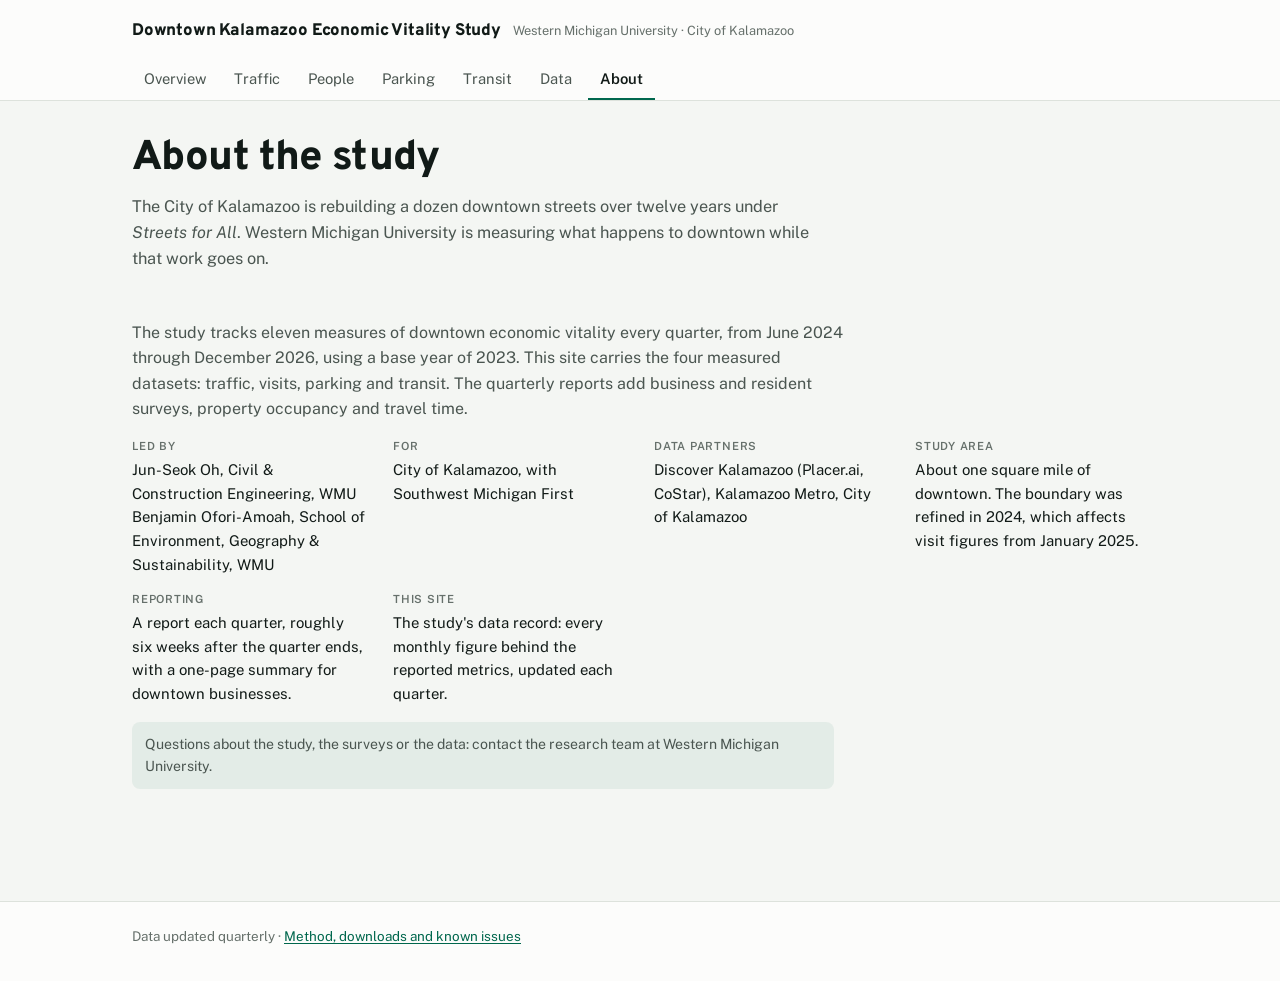
==== about.html @ 564986c9 "Add files via upload" ====
<!DOCTYPE html>
<html lang="en">
<head>
<meta charset="utf-8">
<meta name="viewport" content="width=device-width, initial-scale=1">
<title>About — Downtown Kalamazoo Vitality Data</title>
<meta name="description" content="About the Downtown Kalamazoo Economic Vitality Study: who runs it, what it measures and how often.">
<link rel="preconnect" href="https://fonts.googleapis.com">
<link rel="preconnect" href="https://fonts.gstatic.com" crossorigin>
<link rel="stylesheet" href="https://fonts.googleapis.com/css2?family=Overpass:wght@600;700;800&family=Overpass+Mono:wght@400;500&family=Public+Sans:wght@400;500;600&display=swap">
<link rel="stylesheet" href="assets/style.css">
</head>
<body>
<header class="site-head">
  <div class="wrap">
    <div class="brand">
      <a class="t" href="index.html">Downtown Kalamazoo Economic Vitality Study</a>
      <span class="sub">Western Michigan University · City of Kalamazoo</span>
    </div>
    <nav class="main" aria-label="Sections">
      <a href="index.html">Overview</a>
      <a href="traffic.html">Traffic</a>
      <a href="people.html">People</a>
      <a href="parking.html">Parking</a>
      <a href="transit.html">Transit</a>
      <a href="data.html">Data</a>
      <a href="about.html">About</a>
    </nav>
  </div>
</header>

<main class="wrap">
  <div class="page-head">
    <h1>About the study</h1>
    <p class="lede">The City of Kalamazoo is rebuilding a dozen downtown streets over twelve years under <em>Streets for All</em>. Western Michigan University is measuring what happens to downtown while that work goes on.</p>
  </div>

  <section>
    <div class="prose">
      <p>The study tracks eleven measures of downtown economic vitality every quarter, from June 2024 through December 2026, using a base year of 2023. This site carries the four measured datasets: traffic, visits, parking and transit. The quarterly reports add business and resident surveys, property occupancy and travel time.</p>
    </div>
    <dl class="kv">
      <div><dt>Led by</dt><dd>Jun-Seok Oh, Civil &amp; Construction Engineering, WMU<br>Benjamin Ofori-Amoah, School of Environment, Geography &amp; Sustainability, WMU</dd></div>
      <div><dt>For</dt><dd>City of Kalamazoo, with Southwest Michigan First</dd></div>
      <div><dt>Data partners</dt><dd>Discover Kalamazoo (Placer.ai, CoStar), Kalamazoo Metro, City of Kalamazoo</dd></div>
      <div><dt>Study area</dt><dd>About one square mile of downtown. The boundary was refined in 2024, which affects visit figures from January 2025.</dd></div>
      <div><dt>Reporting</dt><dd>A report each quarter, roughly six weeks after the quarter ends, with a one-page summary for downtown businesses.</dd></div>
      <div><dt>This site</dt><dd>The study's data record: every monthly figure behind the reported metrics, updated each quarter.</dd></div>
    </dl>
    <!-- Add a contact address here once the team agrees which one to publish. -->
    <p class="note">Questions about the study, the surveys or the data: contact the research team at Western Michigan University.</p>
  </section>
</main>

<footer class="site-foot">
  <div class="wrap">
    <p><span data-coverage>Data updated quarterly</span> · <a href="data.html">Method, downloads and known issues</a></p>
  </div>
</footer>

<script src="assets/charts.js"></script>
<script src="assets/site.js"></script>
</body>
</html>
---- assets/style.css ----
/* Downtown Kalamazoo Economic Vitality Study — site styles
   One stylesheet for every page. Colours are CSS variables, so changing the
   palette here changes the whole site. Dark mode follows the visitor's system. */

:root{
  color-scheme:light;
  --ground:#f4f6f3; --surface:#fcfcfb; --ink:#111a17; --ink-2:#4a5550; --muted:#66706b;
  --rule:#dde2dc; --grid:#e1e0d9; --axis:#c3c2b7;
  --accent:#00674d; --accent-wash:rgba(0,103,77,.07);
  --s1:#2a78d6; --s2:#eb6834; --s3:#1baf7a; --gray:#898781;
  --warn:#d03b3b; --warn-wash:rgba(208,59,59,.08);
  --code-bg:rgba(17,26,23,.055);
  --shadow:0 1px 2px rgba(17,26,23,.05),0 10px 28px -16px rgba(17,26,23,.16);
  --display:"Overpass","Segoe UI",system-ui,sans-serif;
  --body:"Public Sans",system-ui,-apple-system,"Segoe UI",sans-serif;
  --mono:"Overpass Mono",ui-monospace,"Cascadia Mono",Consolas,monospace;
}
@media (prefers-color-scheme:dark){
  :root{
    color-scheme:dark;
    --ground:#0f1311; --surface:#1a1a19; --ink:#f2f5f3; --ink-2:#c1c8c4; --muted:#959d98;
    --rule:#2b302d; --grid:#2c2c2a; --axis:#383835;
    --accent:#5cc29a; --accent-wash:rgba(92,194,154,.10);
    --s1:#3987e5; --s2:#d95926; --s3:#199e70;
    --warn:#e66767; --warn-wash:rgba(230,103,103,.12);
    --code-bg:rgba(255,255,255,.07); --shadow:none;
  }
}
*{box-sizing:border-box}
html{-webkit-text-size-adjust:100%}
body{margin:0;background:var(--ground);color:var(--ink);font:400 16px/1.6 var(--body);-webkit-font-smoothing:antialiased}
h1,h2,h3{font-family:var(--display);margin:0;line-height:1.15;text-wrap:balance}
h1{font-weight:800;font-size:clamp(1.8rem,3.6vw,2.6rem);letter-spacing:-.015em}
h2{font-weight:700;font-size:clamp(1.3rem,2.2vw,1.65rem);letter-spacing:-.01em}
h3{font-weight:700;font-size:1.02rem}
p{margin:0}
a{color:var(--accent);text-underline-offset:.18em}
:focus-visible{outline:2px solid var(--accent);outline-offset:2px;border-radius:4px}
code{font-family:var(--mono);font-size:.85em;background:var(--code-bg);padding:.06em .36em;border-radius:4px;overflow-wrap:anywhere}
b,strong{font-weight:600}
.wrap{max-width:1080px;margin-inline:auto;padding-inline:clamp(16px,4vw,32px)}

/* ---------- site header + nav ---------- */
.site-head{background:var(--surface);border-bottom:1px solid var(--rule)}
.site-head .wrap{padding-block:18px 0}
.brand{display:flex;flex-wrap:wrap;align-items:baseline;gap:4px 12px}
.brand .t{font-family:var(--display);font-weight:800;font-size:1.05rem;letter-spacing:-.01em;color:var(--ink);text-decoration:none}
.brand .sub{font-size:.8rem;color:var(--muted)}
nav.main{display:flex;flex-wrap:wrap;gap:2px 4px;margin-top:14px}
nav.main a{font-size:.92rem;color:var(--ink-2);text-decoration:none;padding:8px 12px;border-radius:8px 8px 0 0;border-bottom:2px solid transparent}
nav.main a:hover{background:var(--accent-wash)}
nav.main a[aria-current="page"]{color:var(--ink);font-weight:600;border-bottom-color:var(--accent)}

/* ---------- page head ---------- */
.page-head{padding-block:34px 8px;display:grid;gap:10px;max-width:70ch}
.page-head .lede{color:var(--ink-2);font-size:1.02rem}
.updated{font-family:var(--mono);font-size:.74rem;letter-spacing:.06em;text-transform:uppercase;color:var(--accent)}
main{padding-bottom:72px;display:block}
section{margin-top:40px;display:grid;gap:16px}
section>h2{padding-bottom:10px;border-bottom:1px solid var(--rule)}
.note{font-size:.88rem;color:var(--ink-2);background:var(--accent-wash);border-radius:8px;padding:11px 13px;max-width:78ch}
.note b{color:var(--ink)}
.note.warn{background:var(--warn-wash)}
.prose{max-width:72ch;display:grid;gap:12px;color:var(--ink-2)}
.prose b{color:var(--ink)}

/* ---------- controls ---------- */
.controls{display:flex;flex-wrap:wrap;gap:10px 14px;align-items:end}
.field{display:grid;gap:4px}
.field label{font-size:.7rem;letter-spacing:.07em;text-transform:uppercase;color:var(--muted);font-weight:600}
.field select{font:400 .93rem var(--body);color:var(--ink);background:var(--surface);border:1px solid var(--rule);border-radius:8px;padding:7px 10px;min-width:12rem}

/* ---------- figures ---------- */
.figs{display:grid;gap:16px}
.figs.two{grid-template-columns:repeat(2,minmax(0,1fr))}
@media (max-width:860px){.figs.two{grid-template-columns:1fr}}
figure.fig{margin:0;background:var(--surface);border:1px solid var(--rule);border-radius:12px;padding:16px 16px 12px;display:grid;gap:10px;min-width:0}
.fig-head{display:flex;justify-content:space-between;align-items:flex-start;gap:12px}
.fig-title{font-weight:600;font-size:.98rem;line-height:1.35}
.fig-sub{font-size:.79rem;color:var(--muted);margin-top:2px;line-height:1.4}
.tv-btn{font:500 .75rem var(--body);color:var(--ink-2);background:transparent;border:1px solid var(--rule);border-radius:6px;padding:4px 9px;cursor:pointer;white-space:nowrap;flex:0 0 auto}
.tv-btn:hover{background:var(--accent-wash)}
.host{min-height:180px;min-width:0}
.legend{display:flex;flex-wrap:wrap;gap:6px 16px;list-style:none;margin:0;padding:0;font-size:.79rem;color:var(--ink-2)}
.legend li{display:flex;align-items:center;gap:7px}
.legend .sw{width:10px;height:10px;border-radius:2px;flex:0 0 10px}
.legend .lk{width:14px;height:2px;border-radius:1px;flex:0 0 14px}
.fig-note{font-size:.79rem;color:var(--muted);line-height:1.45}

/* ---------- tables ---------- */
.tbl-wrap{overflow-x:auto}
table{border-collapse:collapse;width:100%;font-size:.86rem;font-variant-numeric:tabular-nums}
th,td{text-align:right;padding:6px 10px;border-bottom:1px solid var(--rule);white-space:nowrap}
th:first-child,td:first-child{text-align:left}
thead th{color:var(--muted);font-weight:600;font-size:.72rem;letter-spacing:.05em;text-transform:uppercase}
tbody tr:hover{background:var(--accent-wash)}
table.plain tbody tr:hover{background:transparent}
table.plain td,table.plain th{white-space:normal}
.tv{overflow-x:auto;max-height:320px;overflow-y:auto;border-top:1px solid var(--rule);padding-top:6px}
.tv thead th{position:sticky;top:0;background:var(--surface)}
.heat td.c{border-left:2px solid var(--surface)}

/* bar inside a table cell (corridor ranking, stop ranking) */
.barrow{display:flex;align-items:center;gap:8px;min-width:90px}
.barrow i{display:block;height:10px;border-radius:0 3px 3px 0;background:var(--s1);flex:0 0 auto}

/* ---------- scorecard ---------- */
.scorecard{background:var(--surface);border:1px solid var(--rule);border-radius:12px;padding:6px 16px 10px;box-shadow:var(--shadow)}
.scorecard table{font-size:.92rem}
.scorecard td.v{font-weight:600}
.chg{font-variant-numeric:tabular-nums}
.chg.up{color:var(--accent)}
.chg.down{color:var(--warn)}
.chg.flat{color:var(--muted)}

/* ---------- tiles ---------- */
.tiles{display:grid;grid-template-columns:repeat(4,minmax(0,1fr));gap:14px}
@media (max-width:900px){.tiles{grid-template-columns:repeat(2,minmax(0,1fr))}}
@media (max-width:480px){.tiles{grid-template-columns:1fr}}
.tile{background:var(--surface);border:1px solid var(--rule);border-radius:12px;padding:14px 16px;display:grid;gap:6px;text-decoration:none;color:inherit}
.tile:hover{border-color:var(--accent)}
.tile .lab{font-size:.72rem;letter-spacing:.07em;text-transform:uppercase;color:var(--muted);font-weight:600}
.tile .val{font-weight:600;font-size:1.5rem;line-height:1.1;letter-spacing:-.01em}
.tile .cap{font-size:.78rem;color:var(--muted);line-height:1.35}
.tile .spark{height:38px}

/* ---------- key/value blocks ---------- */
.kv{display:grid;grid-template-columns:repeat(auto-fit,minmax(220px,1fr));gap:14px 28px;margin:0}
.kv div{display:grid;gap:2px;align-content:start}
.kv dt{font-size:.7rem;letter-spacing:.07em;text-transform:uppercase;color:var(--muted);font-weight:600}
.kv dd{margin:0;font-size:.93rem}

/* ---------- charts (svg) ---------- */
svg.chart{display:block;overflow:visible;font-family:var(--body)}
svg.chart:focus-visible{outline:2px solid var(--accent);outline-offset:4px}
.chart .tick{fill:var(--muted);font-size:11.5px;font-variant-numeric:tabular-nums}
.chart .val{fill:var(--ink-2);font-size:11.5px;font-weight:500;font-variant-numeric:tabular-nums}
.chart .ann{fill:var(--muted);font-size:11px}
.chart .grid{stroke:var(--grid);stroke-width:1;shape-rendering:crispEdges}
.chart .base{stroke:var(--axis);stroke-width:1;shape-rendering:crispEdges}
.chart .zero{stroke:var(--muted);stroke-width:1;shape-rendering:crispEdges}
.chart .ref{stroke:var(--ink-2);stroke-width:1;shape-rendering:crispEdges}
.chart .cross{stroke:var(--muted);stroke-width:1}
.chart .hit{fill:transparent}
.chart .cat{transition:opacity .12s}
.chart.hovering .cat:not(.on){opacity:.42}
@media (prefers-reduced-motion:reduce){.chart .cat{transition:none}}
#tip{position:fixed;z-index:50;pointer-events:none;background:var(--surface);color:var(--ink);border:1px solid var(--rule);border-radius:8px;padding:8px 11px;font-size:.79rem;line-height:1.45;box-shadow:0 8px 28px -10px rgba(0,0,0,.35);max-width:280px}
#tip .tt{font-weight:600;color:var(--ink-2);margin-bottom:3px}
#tip .tr{display:flex;align-items:center;gap:8px;font-variant-numeric:tabular-nums}
#tip .tr strong{color:var(--ink)}
#tip .tr .n{color:var(--muted)}
#tip .k{width:12px;height:2px;border-radius:1px;flex:0 0 12px}

/* ---------- states ---------- */
.loading,.error{font-size:.9rem;color:var(--muted);padding:14px 0}
.error{color:var(--warn)}

/* ---------- footer ---------- */
.site-foot{border-top:1px solid var(--rule);background:var(--surface);margin-top:40px}
.site-foot .wrap{padding-block:24px 34px;display:grid;gap:8px;font-size:.84rem;color:var(--muted)}
.site-foot a{color:var(--accent)}
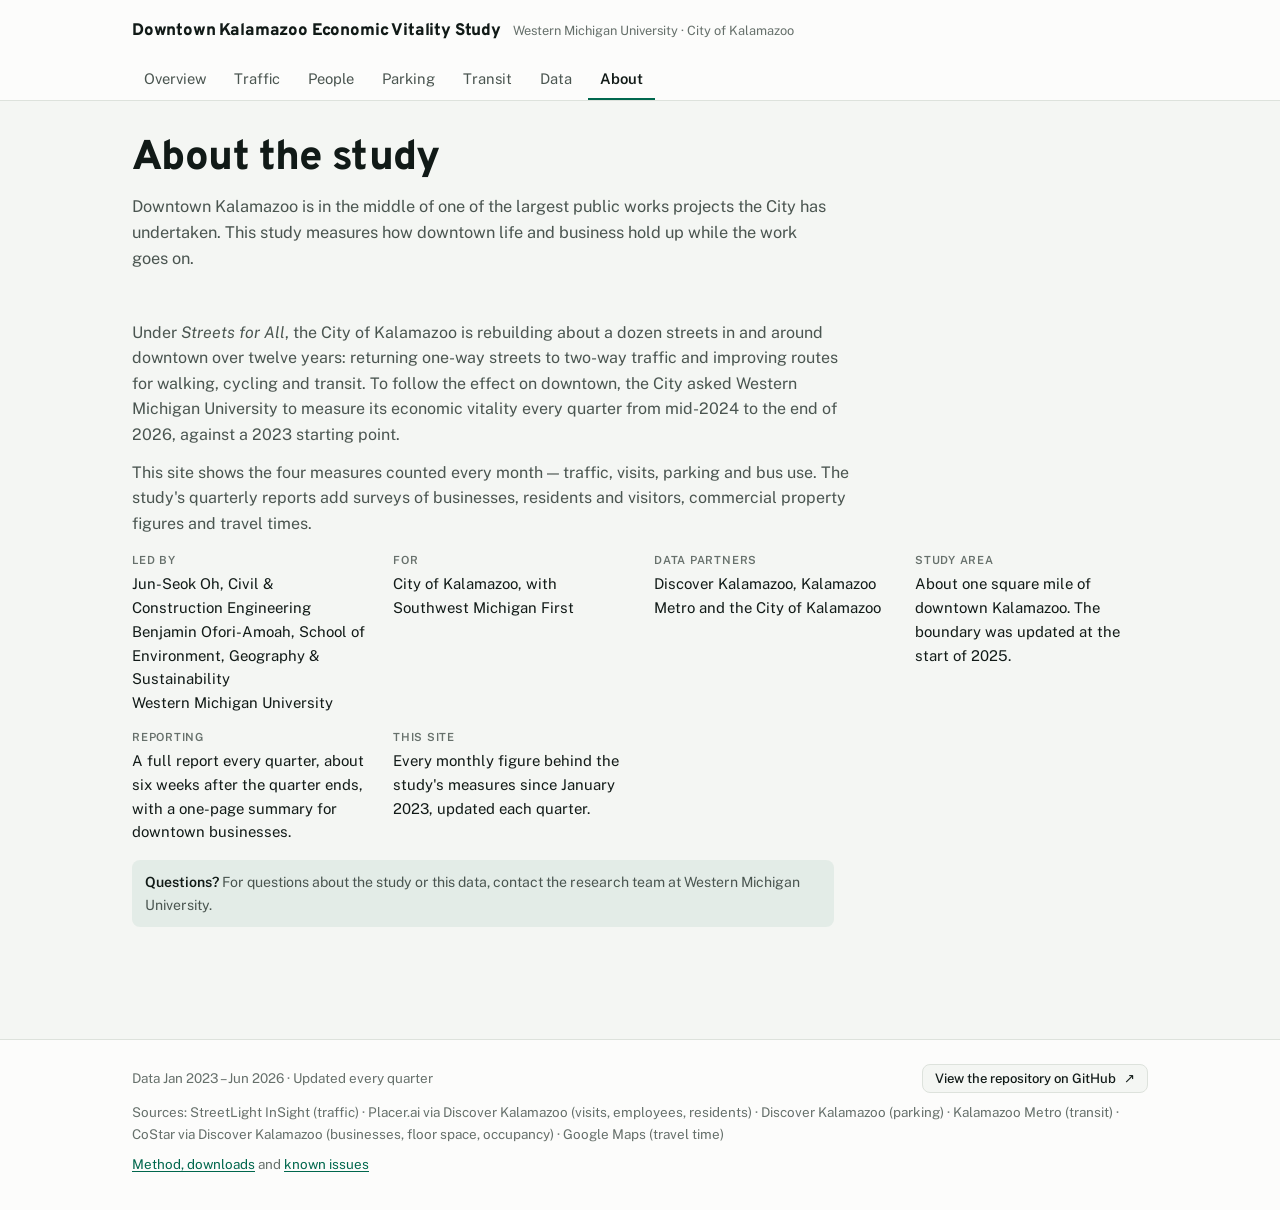
==== commit 90e972cf: "Add files via upload" ====
--- a/about.html
+++ b/about.html
@@ -4,7 +4,7 @@
 <meta charset="utf-8">
 <meta name="viewport" content="width=device-width, initial-scale=1">
 <title>About — Downtown Kalamazoo Vitality Data</title>
-<meta name="description" content="About the Downtown Kalamazoo Economic Vitality Study: who runs it, what it measures and how often.">
+<meta name="description" content="About the Downtown Kalamazoo Economic Vitality Study: why it is running, who runs it and what it measures.">
 <link rel="preconnect" href="https://fonts.googleapis.com">
 <link rel="preconnect" href="https://fonts.gstatic.com" crossorigin>
 <link rel="stylesheet" href="https://fonts.googleapis.com/css2?family=Overpass:wght@600;700;800&family=Overpass+Mono:wght@400;500&family=Public+Sans:wght@400;500;600&display=swap">
@@ -32,29 +32,35 @@
 <main class="wrap">
   <div class="page-head">
     <h1>About the study</h1>
-    <p class="lede">The City of Kalamazoo is rebuilding a dozen downtown streets over twelve years under <em>Streets for All</em>. Western Michigan University is measuring what happens to downtown while that work goes on.</p>
+    <p class="lede">Downtown Kalamazoo is in the middle of one of the largest public works projects the City has undertaken. This study measures how downtown life and business hold up while the work goes on.</p>
   </div>
 
   <section>
     <div class="prose">
-      <p>The study tracks eleven measures of downtown economic vitality every quarter, from June 2024 through December 2026, using a base year of 2023. This site carries the four measured datasets: traffic, visits, parking and transit. The quarterly reports add business and resident surveys, property occupancy and travel time.</p>
+      <p>Under <em>Streets for All</em>, the City of Kalamazoo is rebuilding about a dozen streets in and around downtown over twelve years: returning one-way streets to two-way traffic and improving routes for walking, cycling and transit. To follow the effect on downtown, the City asked Western Michigan University to measure its economic vitality every quarter from mid-2024 to the end of 2026, against a 2023 starting point.</p>
+      <p>This site shows the four measures counted every month — traffic, visits, parking and bus use. The study's quarterly reports add surveys of businesses, residents and visitors, commercial property figures and travel times.</p>
     </div>
     <dl class="kv">
-      <div><dt>Led by</dt><dd>Jun-Seok Oh, Civil &amp; Construction Engineering, WMU<br>Benjamin Ofori-Amoah, School of Environment, Geography &amp; Sustainability, WMU</dd></div>
+      <div><dt>Led by</dt><dd>Jun-Seok Oh, Civil &amp; Construction Engineering<br>Benjamin Ofori-Amoah, School of Environment, Geography &amp; Sustainability<br>Western Michigan University</dd></div>
       <div><dt>For</dt><dd>City of Kalamazoo, with Southwest Michigan First</dd></div>
-      <div><dt>Data partners</dt><dd>Discover Kalamazoo (Placer.ai, CoStar), Kalamazoo Metro, City of Kalamazoo</dd></div>
-      <div><dt>Study area</dt><dd>About one square mile of downtown. The boundary was refined in 2024, which affects visit figures from January 2025.</dd></div>
-      <div><dt>Reporting</dt><dd>A report each quarter, roughly six weeks after the quarter ends, with a one-page summary for downtown businesses.</dd></div>
-      <div><dt>This site</dt><dd>The study's data record: every monthly figure behind the reported metrics, updated each quarter.</dd></div>
+      <div><dt>Data partners</dt><dd>Discover Kalamazoo, Kalamazoo Metro and the City of Kalamazoo</dd></div>
+      <div><dt>Study area</dt><dd>About one square mile of downtown Kalamazoo. The boundary was updated at the start of 2025.</dd></div>
+      <div><dt>Reporting</dt><dd>A full report every quarter, about six weeks after the quarter ends, with a one-page summary for downtown businesses.</dd></div>
+      <div><dt>This site</dt><dd>Every monthly figure behind the study's measures since January 2023, updated each quarter.</dd></div>
     </dl>
     <!-- Add a contact address here once the team agrees which one to publish. -->
-    <p class="note">Questions about the study, the surveys or the data: contact the research team at Western Michigan University.</p>
+    <p class="note"><b>Questions?</b> For questions about the study or this data, contact the research team at Western Michigan University.</p>
   </section>
 </main>
 
 <footer class="site-foot">
   <div class="wrap">
-    <p><span data-coverage>Data updated quarterly</span> · <a href="data.html">Method, downloads and known issues</a></p>
+    <div class="foot-top">
+      <p><span data-coverage>Data since January 2023</span> · Updated every quarter</p>
+      <a class="gh-btn" href="https://github.com/KH-Tanvir/kzoo-vitality-data" target="_blank" rel="noopener">View the repository on GitHub <span aria-hidden="true">↗</span></a>
+    </div>
+    <p>Sources: StreetLight InSight (traffic) · Placer.ai via Discover Kalamazoo (visits, employees, residents) · Discover Kalamazoo (parking) · Kalamazoo Metro (transit) · CoStar via Discover Kalamazoo (businesses, floor space, occupancy) · Google Maps (travel time)</p>
+    <p><a href="data.html">Method, downloads</a> and <a href="https://github.com/KH-Tanvir/kzoo-vitality-data/blob/main/KNOWN_ISSUES.md" target="_blank" rel="noopener">known issues</a></p>
   </div>
 </footer>
 
--- a/assets/style.css
+++ b/assets/style.css
@@ -156,7 +156,32 @@
 .loading,.error{font-size:.9rem;color:var(--muted);padding:14px 0}
 .error{color:var(--warn)}
 
+/* ---------- overview: what the data shows ---------- */
+.insights{display:grid;grid-template-columns:repeat(2,minmax(0,1fr));gap:14px}
+@media (max-width:760px){.insights{grid-template-columns:1fr}}
+.insight{background:var(--surface);border:1px solid var(--rule);border-radius:12px;padding:16px 18px;display:grid;gap:7px;align-content:start}
+.insight .lab{font-size:.7rem;letter-spacing:.07em;text-transform:uppercase;color:var(--muted);font-weight:600}
+.insight h3{font-size:1.08rem;line-height:1.25}
+.insight p{font-size:.92rem;color:var(--ink-2)}
+.insight a{font-size:.86rem;font-weight:500;text-decoration:none}
+.insight a:hover{text-decoration:underline}
+
+/* ---------- numbered steps ---------- */
+ol.steps{margin:0;padding:0;list-style:none;counter-reset:step;display:grid;gap:12px;max-width:74ch}
+ol.steps li{display:grid;grid-template-columns:2rem minmax(0,1fr);gap:12px;align-items:start;color:var(--ink-2)}
+ol.steps li::before{counter-increment:step;content:counter(step);width:2rem;height:2rem;border-radius:50%;border:1px solid var(--rule);background:var(--surface);display:grid;place-items:center;font:500 .82rem var(--mono);color:var(--accent)}
+ol.steps li>div{padding-top:4px}
+ol.steps b{color:var(--ink)}
+
+/* ---------- buttons ---------- */
+.gh-btn{display:inline-flex;align-items:center;gap:8px;font:500 .86rem var(--body);color:var(--ink);background:var(--surface);border:1px solid var(--rule);border-radius:8px;padding:8px 14px;text-decoration:none;white-space:nowrap}
+.gh-btn:hover{border-color:var(--accent);color:var(--accent)}
+.gh-btn svg{width:16px;height:16px;flex:0 0 16px;fill:currentColor}
+
 /* ---------- footer ---------- */
 .site-foot{border-top:1px solid var(--rule);background:var(--surface);margin-top:40px}
-.site-foot .wrap{padding-block:24px 34px;display:grid;gap:8px;font-size:.84rem;color:var(--muted)}
+.site-foot .wrap{padding-block:24px 34px;display:grid;gap:9px;font-size:.84rem;color:var(--muted)}
 .site-foot a{color:var(--accent)}
+.site-foot .gh-btn{background:var(--ground);color:var(--ink);font-size:.82rem;padding:6px 12px}
+.site-foot .gh-btn:hover{color:var(--accent)}
+.foot-top{display:flex;flex-wrap:wrap;align-items:center;justify-content:space-between;gap:10px 20px}
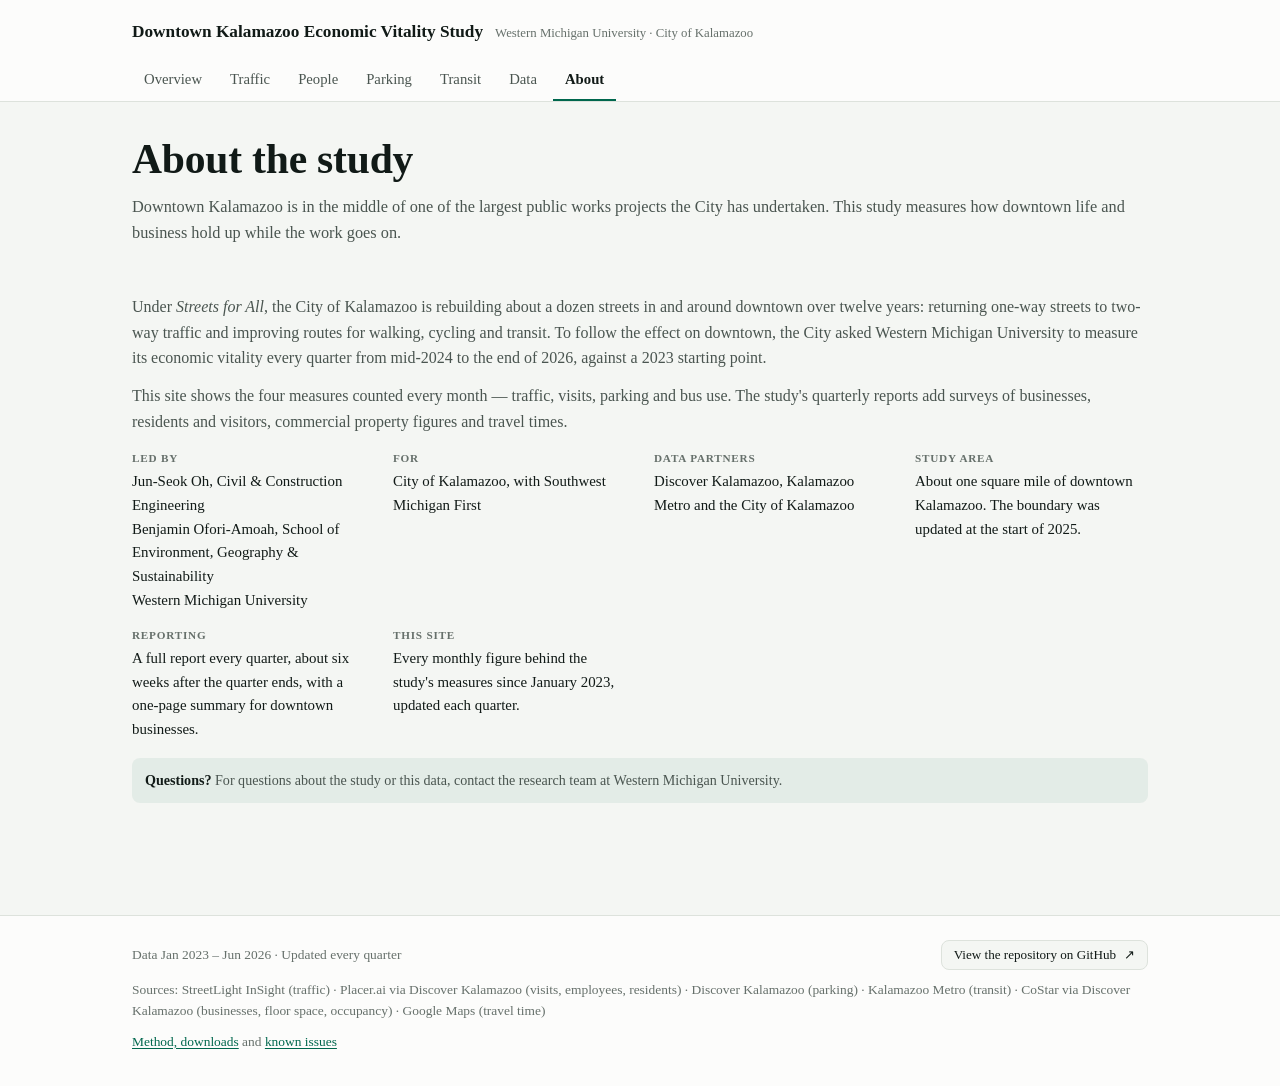
==== commit fc8f5e55: "Add files via upload" ====
--- a/about.html
+++ b/about.html
@@ -5,9 +5,6 @@
 <meta name="viewport" content="width=device-width, initial-scale=1">
 <title>About — Downtown Kalamazoo Vitality Data</title>
 <meta name="description" content="About the Downtown Kalamazoo Economic Vitality Study: why it is running, who runs it and what it measures.">
-<link rel="preconnect" href="https://fonts.googleapis.com">
-<link rel="preconnect" href="https://fonts.gstatic.com" crossorigin>
-<link rel="stylesheet" href="https://fonts.googleapis.com/css2?family=Overpass:wght@600;700;800&family=Overpass+Mono:wght@400;500&family=Public+Sans:wght@400;500;600&display=swap">
 <link rel="stylesheet" href="assets/style.css">
 </head>
 <body>
--- a/assets/style.css
+++ b/assets/style.css
@@ -11,9 +11,12 @@
   --warn:#d03b3b; --warn-wash:rgba(208,59,59,.08);
   --code-bg:rgba(17,26,23,.055);
   --shadow:0 1px 2px rgba(17,26,23,.05),0 10px 28px -16px rgba(17,26,23,.16);
-  --display:"Overpass","Segoe UI",system-ui,sans-serif;
-  --body:"Public Sans",system-ui,-apple-system,"Segoe UI",sans-serif;
-  --mono:"Overpass Mono",ui-monospace,"Cascadia Mono",Consolas,monospace;
+  /* One typeface for everything. Cambria ships with Windows and Microsoft
+     Office; devices without it fall back to Georgia, then the system serif. */
+  --font:Cambria,Georgia,"Times New Roman",serif;
+  --display:var(--font);
+  --body:var(--font);
+  --mono:var(--font);
 }
 @media (prefers-color-scheme:dark){
   :root{
@@ -30,8 +33,8 @@
 html{-webkit-text-size-adjust:100%}
 body{margin:0;background:var(--ground);color:var(--ink);font:400 16px/1.6 var(--body);-webkit-font-smoothing:antialiased}
 h1,h2,h3{font-family:var(--display);margin:0;line-height:1.15;text-wrap:balance}
-h1{font-weight:800;font-size:clamp(1.8rem,3.6vw,2.6rem);letter-spacing:-.015em}
-h2{font-weight:700;font-size:clamp(1.3rem,2.2vw,1.65rem);letter-spacing:-.01em}
+h1{font-weight:700;font-size:clamp(1.8rem,3.6vw,2.6rem);letter-spacing:-.005em}
+h2{font-weight:700;font-size:clamp(1.3rem,2.2vw,1.65rem)}
 h3{font-weight:700;font-size:1.02rem}
 p{margin:0}
 a{color:var(--accent);text-underline-offset:.18em}
@@ -44,7 +47,7 @@
 .site-head{background:var(--surface);border-bottom:1px solid var(--rule)}
 .site-head .wrap{padding-block:18px 0}
 .brand{display:flex;flex-wrap:wrap;align-items:baseline;gap:4px 12px}
-.brand .t{font-family:var(--display);font-weight:800;font-size:1.05rem;letter-spacing:-.01em;color:var(--ink);text-decoration:none}
+.brand .t{font-family:var(--display);font-weight:700;font-size:1.08rem;color:var(--ink);text-decoration:none}
 .brand .sub{font-size:.8rem;color:var(--muted)}
 nav.main{display:flex;flex-wrap:wrap;gap:2px 4px;margin-top:14px}
 nav.main a{font-size:.92rem;color:var(--ink-2);text-decoration:none;padding:8px 12px;border-radius:8px 8px 0 0;border-bottom:2px solid transparent}
@@ -52,16 +55,16 @@
 nav.main a[aria-current="page"]{color:var(--ink);font-weight:600;border-bottom-color:var(--accent)}
 
 /* ---------- page head ---------- */
-.page-head{padding-block:34px 8px;display:grid;gap:10px;max-width:70ch}
+.page-head{padding-block:34px 8px;display:grid;gap:10px}
 .page-head .lede{color:var(--ink-2);font-size:1.02rem}
 .updated{font-family:var(--mono);font-size:.74rem;letter-spacing:.06em;text-transform:uppercase;color:var(--accent)}
 main{padding-bottom:72px;display:block}
 section{margin-top:40px;display:grid;gap:16px}
 section>h2{padding-bottom:10px;border-bottom:1px solid var(--rule)}
-.note{font-size:.88rem;color:var(--ink-2);background:var(--accent-wash);border-radius:8px;padding:11px 13px;max-width:78ch}
+.note{font-size:.88rem;color:var(--ink-2);background:var(--accent-wash);border-radius:8px;padding:11px 13px}
 .note b{color:var(--ink)}
 .note.warn{background:var(--warn-wash)}
-.prose{max-width:72ch;display:grid;gap:12px;color:var(--ink-2)}
+.prose{display:grid;gap:12px;color:var(--ink-2)}
 .prose b{color:var(--ink)}
 
 /* ---------- controls ---------- */
@@ -167,7 +170,7 @@
 .insight a:hover{text-decoration:underline}
 
 /* ---------- numbered steps ---------- */
-ol.steps{margin:0;padding:0;list-style:none;counter-reset:step;display:grid;gap:12px;max-width:74ch}
+ol.steps{margin:0;padding:0;list-style:none;counter-reset:step;display:grid;gap:12px}
 ol.steps li{display:grid;grid-template-columns:2rem minmax(0,1fr);gap:12px;align-items:start;color:var(--ink-2)}
 ol.steps li::before{counter-increment:step;content:counter(step);width:2rem;height:2rem;border-radius:50%;border:1px solid var(--rule);background:var(--surface);display:grid;place-items:center;font:500 .82rem var(--mono);color:var(--accent)}
 ol.steps li>div{padding-top:4px}
